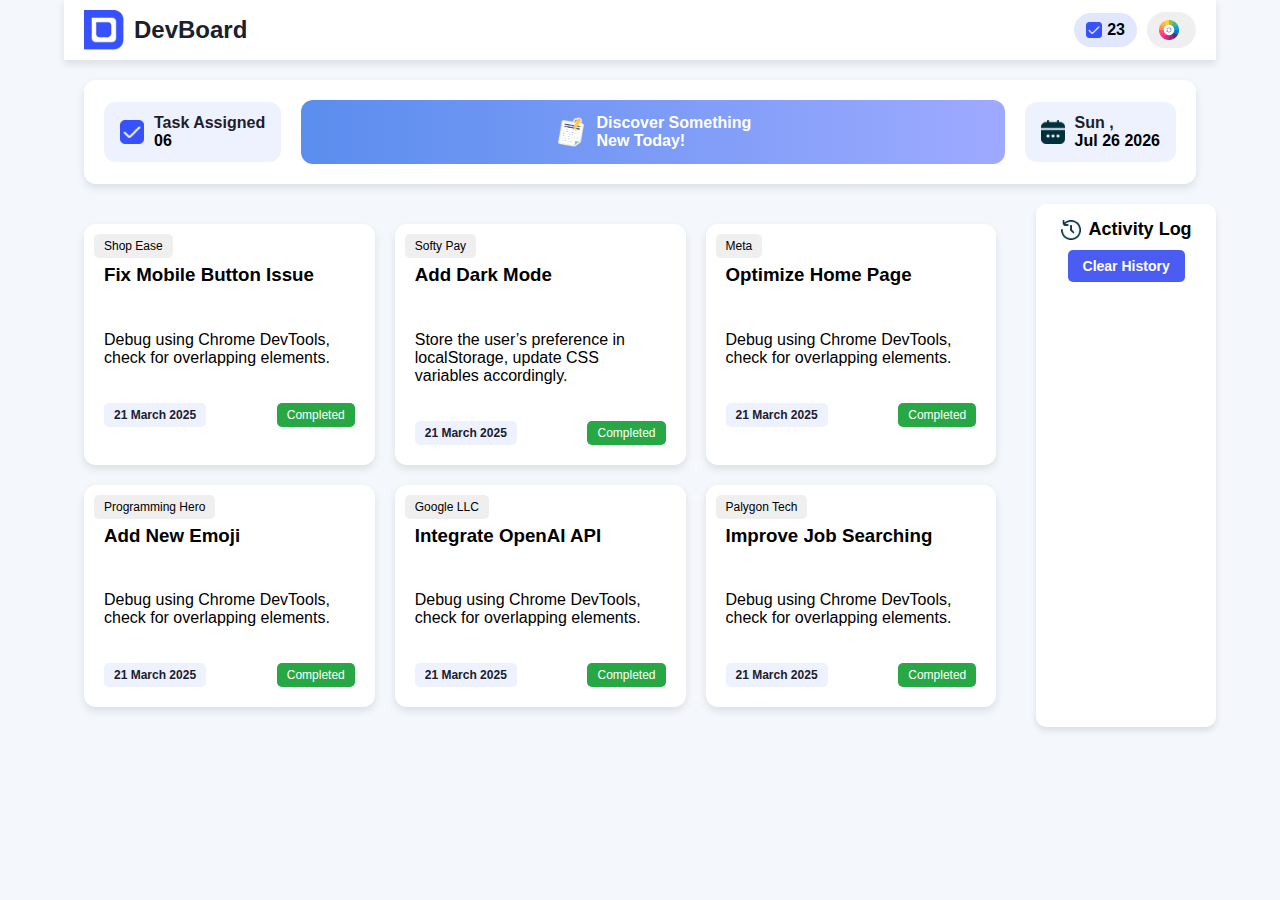
==== index.html @ 593ad5ca "code done" ====
<!DOCTYPE html>
<html lang="en">
<head>
    <meta charset="UTF-8">
    <meta name="viewport" content="width=device-width, initial-scale=1.0">
    <title>DevBoard</title>
    <style>
        body {
            margin: 0;
            padding: 0;
            font-family: Arial, sans-serif;
            background-color: #f4f7fc;
        }
        .container {
            width: 90%;
            margin: auto;
        }
        .main-content {
            display: flex;
            gap: 20px;
            margin-top: 20px;
        }
        .header {
            display: grid;
            grid-template-columns: auto 1fr auto auto;
            align-items: center;
            background: white;
            padding: 10px 20px;
            box-shadow: 0 4px 8px rgba(0, 0, 0, 0.1);
        }
        .logo {
            display: flex;
            align-items: center;
            font-size: 24px;
            font-weight: bold;
        }
        .logo img {
            width: 40px;
            margin-right: 10px;
        }
        .logo span {
            color: #1a202c;
            font-weight: bold;
        }
        .task-count {
            display: flex;
            align-items: center;
            background: #e0e7ff;
            padding: 8px 12px;
            border-radius: 20px;
            font-weight: bold;
        }
        .task-count img {
            width: 16px;
            margin-right: 5px;
        }
        .action-button {
            display: flex;
            align-items: center;
            color: white;
            padding: 8px 12px;
            border-radius: 20px;
            font-weight: bold;
            border: none;
            cursor: pointer;
            margin-left: 10px;
        }
        .action-button img {
            width: 20px;
            margin-right: 5px;
        }
        .task-section {
            display: grid;
            grid-template-columns: auto 1fr auto;
            gap: 20px;
            align-items: center;
            background: white;
            padding: 20px;
            border-radius: 12px;
            box-shadow: 0 4px 8px rgba(0, 0, 0, 0.1);
            margin: 20px;
        }
        .task-box, .date-box {
            display: flex;
            align-items: center;
            background: #eef2ff;
            padding: 12px 16px;
            border-radius: 12px;
        }
        .task-box img, .date-box img {
            width: 24px;
            margin-right: 10px;
        }
        .task-box span, .date-box span {
            font-weight: bold;
            color: #1a202c;
        }
        .highlight-box {
            display: flex;
            align-items: center;
            background: linear-gradient(90deg, #5a8dee, #9eaaff);
            color: white;
            padding: 14px 24px;
            border-radius: 12px;
            font-weight: bold;
            justify-content: center;
        }
        .highlight-box img {
            width: 32px;
            margin-right: 10px;
        }
        .cards-container {
            display: grid;
            grid-template-columns: repeat(3, 1fr);
            gap: 20px;
            padding: 20px;
        }
        .card {
            background: white;
            padding: 20px;
            border-radius: 12px;
            box-shadow: 0 4px 8px rgba(0, 0, 0, 0.1);
            position: relative;
            display: flex;
            flex-direction: column;
            gap: 10px;
        }
        .cards-container h3{
            margin-top: 20px;
        }
        .card-footer {
            display: flex;
            justify-content: space-between;
            align-items: center;
            margin-top: 10px;
        }
        .completed {
            background-color: #4CAF50;
            color: white;
            padding: 10px;
            text-align: center;
            border-radius: 8px;
            font-weight: bold;
        }
        .card-button {
            position: absolute;
            top: 10px;
            left: 10px;
            box-shadow: 10px;
            color: black;
            border: none;
            padding: 5px 10px;
            border-radius: 5px;
            cursor: pointer;
            font-size: 12px;
        }
        .date-button {
            background-color: #eef2ff;
            color: #1a202c;
            border: none;
            padding: 5px 10px;
            border-radius: 5px;
            font-size: 12px;
            font-weight: bold;
        }
        .complete-button {
            background-color: #28a745;
            color: white;
            border: none;
            padding: 5px 10px;
            border-radius: 5px;
            cursor: pointer;
            font-size: 12px;
        }


        .activity-container {
            width: 300px;
            background: white;
            border-radius: 10px;
            box-shadow: 0 4px 6px rgba(0, 0, 0, 0.1);
            padding: 15px;
            text-align: center;
        }

        .activity-header {
            display: flex;
            align-items: center;
            justify-content: center;
            gap: 8px;
            font-size: 18px;
            font-weight: bold;
            margin-bottom: 10px;
        }

        .activity-header img {
            width: 20px;
            height: 20px;
        }

        .clear-btn {
            background: #4A5CF2;
            color: white;
            border: none;
            padding: 8px 15px;
            font-size: 14px;
            font-weight: bold;
            border-radius: 5px;
            cursor: pointer;
            margin-bottom: 10px;
        }

        .clear-btn:hover {
            background: #3949AB;
        }

        .activity-log {
            display: flex;
            flex-direction: column;
            gap: 10px;
        }

        .activity-item {
            background: #F3F5FF;
            padding: 10px;
            border-radius: 5px;
            font-size: 14px;
            text-align: left;
        }
 
        .content {
        flex-grow: 1;
        margin-right: 20px;
    }

    /* Activity Log on the right */
    .activity-container {
        width: 300px;
        background: white;
        border-radius: 10px;
        box-shadow: 0 4px 6px rgba(0, 0, 0, 0.1);
        padding: 15px;
        text-align: center;
    }
/* Base styles remain unchanged, add media queries below */

/* For tablets and below */
@media (max-width: 768px) {
    .header {
        grid-template-columns: 1fr 1fr 1fr;
        padding: 10px;
    }

    .main-content {
        flex-direction: column;
        gap: 20px;
    }

    .cards-container {
        grid-template-columns: 1fr 1fr; /* 2 cards per row */
        gap: 10px;
    }

    .task-section {
        grid-template-columns: 1fr;
        gap: 10px;
    }

    .activity-container {
        width: 100%;
        margin-top: 20px;
    }
}

/* For mobile phones and below */
@media (max-width: 480px) {
    body {
        padding: 10px;
    }

    .header {
        grid-template-columns: 1fr; /* Stack all header items vertically */
        text-align: center;
        padding: 10px;
    }

    .task-count {
        margin-top: 10px;
        margin-bottom: 10px;
    }

    .main-content {
        flex-direction: column;
        gap: 15px;
    }

    .cards-container {
        grid-template-columns: 1fr; /* 1 card per row */
        gap: 10px;
    }

    .task-section {
        grid-template-columns: 1fr;
    }

    .highlight-box {
        padding: 10px;
        font-size: 14px;
    }

    .activity-container {
        width: 100%;
        margin-top: 20px;
    }

    .card-footer {
        display: block; /* Stack buttons vertically */
        gap: 10px;
        margin-top: 10px;
    }

    .task-box, .date-box {
        flex-direction: column;
        align-items: flex-start;
    }
}

    </style>
</head>
<body>
  <div class="container">
    <header class="header">
        <div class="logo">
            <img src="assets/logo.png" alt="Logo"> <!-- Replace with actual logo image -->
            <span>DevBoard</span>
        </div>
        <div></div> <!-- Empty div for spacing -->
        <div class="task-count">
            <img src="assets/checkbox.png" alt="Check"> <!-- Replace with actual check icon -->
            23
        </div>
        <button class="action-button">
            <img src="assets/theme-btn.png" alt="Button Icon"> <!-- Replace with actual button icon -->
        </button>
    </header>
    <div class="task-section">
        <div class="task-box">
            <img src="assets/checkbox.png" alt="Check"> <!-- Replace with actual check icon -->
            <div>
                <span>Task Assigned</span>
                <br>
                <strong class="task-count-number">06</strong>
            </div>
        </div>
        <div class="highlight-box">
            <img src="assets/board.png" alt="Note"> <!-- Replace with actual note icon -->
            Discover Something <br> New Today!
        </div>
        <div class="date-box">
            <img src="assets/calender.png" alt="Calendar"> <!-- Replace with actual calendar icon -->
            <div>
                <span id="date-day">Wed ,</span>
                <br>
                <strong id="date-full">Jul 28 2025</strong>
            </div>
        </div>
    </div>
   <div class="main-content">
    <div class="cards-container">
        <div class="card">
            <button class="card-button">Shop Ease</button>
            <h3>Fix Mobile Button Issue</h3>
            <p>Debug using Chrome DevTools, check for overlapping elements.</p>
            <div class="card-footer">
                <button class="date-button">21 March 2025</button>
                <button class="complete-button">Completed</button>
            </div>
        </div>
        <div class="card">
            <button class="card-button">Softy Pay</button>
            <h3>Add Dark Mode</h3>
            <p>Store the user’s preference in localStorage, update CSS variables accordingly.</p>
            <div class="card-footer">
                <button class="date-button">21 March 2025</button>
                <button class="complete-button">Completed</button>
            </div>
        </div>
        <div class="card">
            <button class="card-button">Meta</button>
            <h3>Optimize Home Page</h3>
            <p>Debug using Chrome DevTools, check for overlapping elements.</p>
            <div class="card-footer">
                <button class="date-button">21 March 2025</button>
                <button class="complete-button">Completed</button>
            </div>
        </div>
        <div class="card">
            <button class="card-button">Programming Hero</button>
            <h3>Add New Emoji</h3>
            <p>Debug using Chrome DevTools, check for overlapping elements.</p>
            <div class="card-footer">
                <button class="date-button">21 March 2025</button>
                <button class="complete-button">Completed</button>
            </div>
        </div>
        <div class="card">
            <button class="card-button">Google LLC</button>
            <h3>Integrate OpenAI API</h3>
            <p>Debug using Chrome DevTools, check for overlapping elements.</p>
            <div class="card-footer">
                <button class="date-button">21 March 2025</button>
                <button class="complete-button">Completed</button>
            </div>
        </div>
        <div class="card">
            <button class="card-button">Palygon Tech</button>
            <h3>Improve Job Searching</h3>
            <p>Debug using Chrome DevTools, check for overlapping elements.</p>
            <div class="card-footer">
                <button class="date-button">21 March 2025</button>
                <button class="complete-button">Completed</button>
            </div>
        </div>
    </div>
    <div class="activity-container">
        <div class="activity-header">
            <img src="assets/activity.png" alt="Activity Icon">
            <span>Activity Log</span>
        </div>
        <button class="clear-btn">Clear History</button>
        <div class="activity-log">
        </div>
    </div>
  </div>
   </div>

    <script>
        // Add an event listener to the action button
        const actionButton = document.querySelector('.action-button');

        actionButton.addEventListener('click', function() {
            // Generate a random color
            const randomColor = getRandomColor();
            // Change the background color of the body
            document.body.style.backgroundColor = randomColor;
        });

        // Function to generate a random color
        function getRandomColor() {
            const letters = '0123456789ABCDEF';
            let color = '#';
            for (let i = 0; i < 6; i++) {
                color += letters[Math.floor(Math.random() * 16)];
            }
            return color;
        }

        // Function to set the current date
        function setCurrentDate() {
            const dateElement = document.getElementById('date-full');
            const dayElement = document.getElementById('date-day');
            
            const today = new Date();
            const dayOfWeek = today.toLocaleString('en-us', { weekday: 'short' });
            const day = today.getDate();
            const month = today.toLocaleString('en-us', { month: 'short' });
            const year = today.getFullYear();
            
            // Set the date in the format "Wed , Jul 28 2025"
            dayElement.textContent = `${dayOfWeek} ,`;
            dateElement.textContent = `${month} ${day} ${year}`;
        }

        // Call the function to set the date when the page loads
        setCurrentDate();



        document.addEventListener("DOMContentLoaded", function () {
    const completeButtons = document.querySelectorAll(".complete-button");
    const taskCountElement = document.querySelector(".task-count");
    const activityLog = document.querySelector(".activity-log");
    const taskCountNumber = document.querySelector(".task-count-number"); // Select the strong element

    let totalTasks = completeButtons.length; // Total number of tasks
    let completedTasks = 23; // Track completed tasks
    let assignedTasks = parseInt(taskCountNumber.textContent); // Get the initial number of assigned tasks

    completeButtons.forEach((button) => {
        button.addEventListener("click", function () {
            // Get the task title (h3 text only)
            const taskTitle = this.closest(".card").querySelector("h3").textContent;

            // Get the current date and time
            const currentDate = new Date();
            const dateOptions = {
                weekday: 'short', year: 'numeric', month: 'short', day: 'numeric',
                hour: '2-digit', minute: '2-digit', second: '2-digit'
            };
            const formattedDate = currentDate.toLocaleString('en-US', dateOptions);

            // Show pop-up for task completion
            alert(`Board update successfully`);

            // Add task title and date to Activity Log in real-time
            addToActivityLog(`you have complete the task ${taskTitle} - Completed on ${formattedDate}`);

            // Increase Task Count
            completedTasks++;
            taskCountElement.textContent = completedTasks;

            // Decrease the assigned task count when a task is completed
            if (assignedTasks > 0) {
                assignedTasks--;
                taskCountNumber.textContent = assignedTasks; // Update the number in the task assigned section
            }

            // Disable the button after clicking
            this.disabled = true;
            this.style.backgroundColor = "#ccc"; // Indicate it's disabled
            this.textContent = "Done";

            // Check if all tasks are completed
            if (completedTasks === totalTasks) {
                setTimeout(() => {
                    alert("🎉 Congratulations! You have completed all the tasks!");
                    addToActivityLog("🎉 Congratulations! You completed all the tasks!", true);
                }, 500);
            }
        });
    });

    // Function to add messages to Activity Log in real-time
    function addToActivityLog(message, isCongrats = false) {
        const activityItem = document.createElement("h3"); // Use h3 tag
        activityItem.classList.add("activity-item");
        activityItem.textContent = message;

        // Style the congratulatory message differently
        if (isCongrats) {
            activityItem.style.backgroundColor = "#4CAF50";
            activityItem.style.color = "white";
            activityItem.style.fontWeight = "bold";
            activityItem.style.padding = "10px";
            activityItem.style.borderRadius = "5px";
            activityItem.style.textAlign = "center";
        }

        activityLog.appendChild(activityItem);
    }

    // Add event listener for the "Clear History" button
    const clearHistoryButton = document.querySelector(".clear-btn");

    clearHistoryButton.addEventListener("click", function () {
        // Clear all activity log items
        activityLog.innerHTML = '';
    });
});

// Add event listener to the "Discover Something New Today!" section
document.querySelector(".highlight-box").addEventListener("click", function () {
    window.location.href = "inside.html"; // Replace with your actual HTML file
});


  

    </script>
</body>
</html>
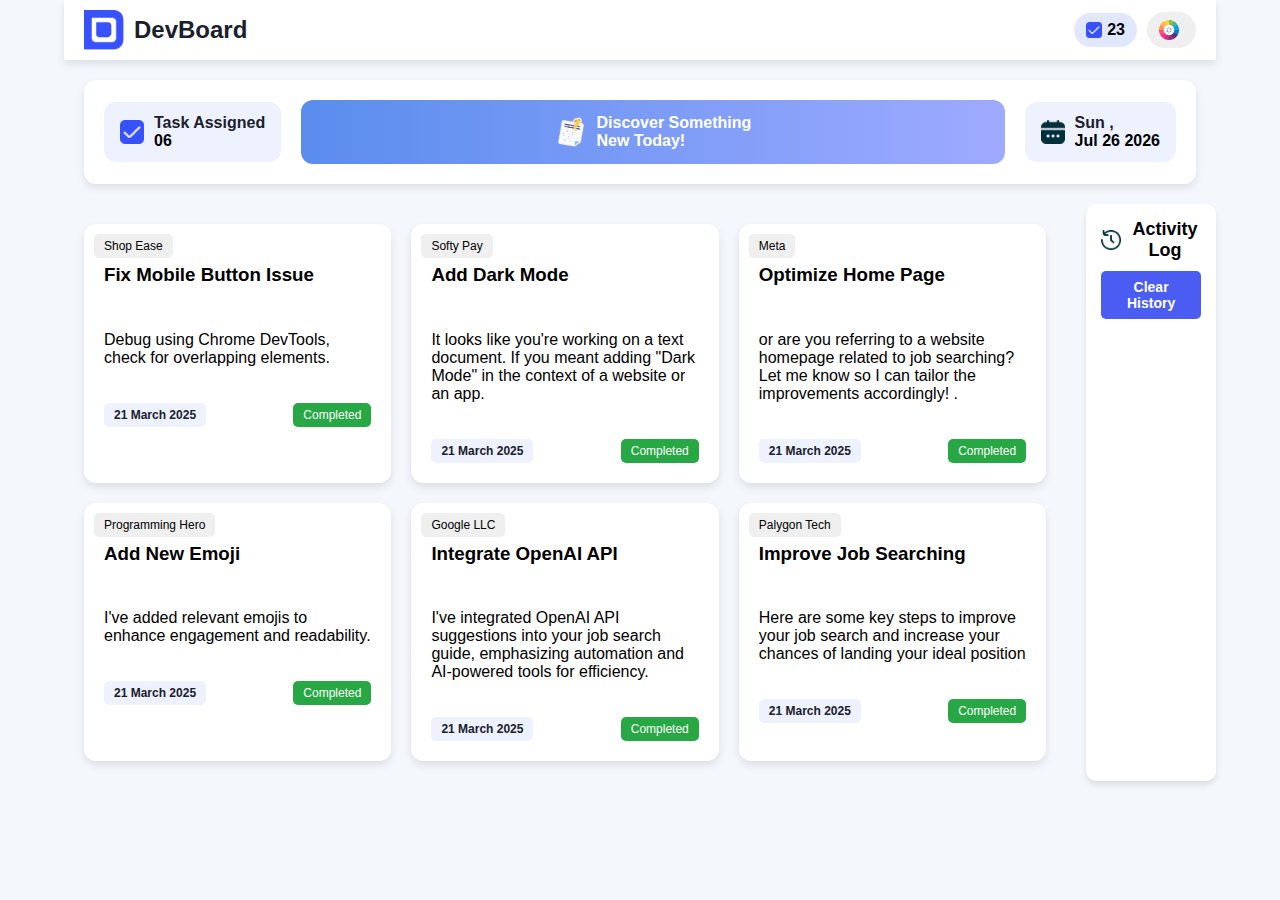
==== commit 7eed7042: "add new code" ====
--- a/index.html
+++ b/index.html
@@ -4,348 +4,26 @@
     <meta charset="UTF-8">
     <meta name="viewport" content="width=device-width, initial-scale=1.0">
     <title>DevBoard</title>
-    <style>
-        body {
-            margin: 0;
-            padding: 0;
-            font-family: Arial, sans-serif;
-            background-color: #f4f7fc;
-        }
-        .container {
-            width: 90%;
-            margin: auto;
-        }
-        .main-content {
-            display: flex;
-            gap: 20px;
-            margin-top: 20px;
-        }
-        .header {
-            display: grid;
-            grid-template-columns: auto 1fr auto auto;
-            align-items: center;
-            background: white;
-            padding: 10px 20px;
-            box-shadow: 0 4px 8px rgba(0, 0, 0, 0.1);
-        }
-        .logo {
-            display: flex;
-            align-items: center;
-            font-size: 24px;
-            font-weight: bold;
-        }
-        .logo img {
-            width: 40px;
-            margin-right: 10px;
-        }
-        .logo span {
-            color: #1a202c;
-            font-weight: bold;
-        }
-        .task-count {
-            display: flex;
-            align-items: center;
-            background: #e0e7ff;
-            padding: 8px 12px;
-            border-radius: 20px;
-            font-weight: bold;
-        }
-        .task-count img {
-            width: 16px;
-            margin-right: 5px;
-        }
-        .action-button {
-            display: flex;
-            align-items: center;
-            color: white;
-            padding: 8px 12px;
-            border-radius: 20px;
-            font-weight: bold;
-            border: none;
-            cursor: pointer;
-            margin-left: 10px;
-        }
-        .action-button img {
-            width: 20px;
-            margin-right: 5px;
-        }
-        .task-section {
-            display: grid;
-            grid-template-columns: auto 1fr auto;
-            gap: 20px;
-            align-items: center;
-            background: white;
-            padding: 20px;
-            border-radius: 12px;
-            box-shadow: 0 4px 8px rgba(0, 0, 0, 0.1);
-            margin: 20px;
-        }
-        .task-box, .date-box {
-            display: flex;
-            align-items: center;
-            background: #eef2ff;
-            padding: 12px 16px;
-            border-radius: 12px;
-        }
-        .task-box img, .date-box img {
-            width: 24px;
-            margin-right: 10px;
-        }
-        .task-box span, .date-box span {
-            font-weight: bold;
-            color: #1a202c;
-        }
-        .highlight-box {
-            display: flex;
-            align-items: center;
-            background: linear-gradient(90deg, #5a8dee, #9eaaff);
-            color: white;
-            padding: 14px 24px;
-            border-radius: 12px;
-            font-weight: bold;
-            justify-content: center;
-        }
-        .highlight-box img {
-            width: 32px;
-            margin-right: 10px;
-        }
-        .cards-container {
-            display: grid;
-            grid-template-columns: repeat(3, 1fr);
-            gap: 20px;
-            padding: 20px;
-        }
-        .card {
-            background: white;
-            padding: 20px;
-            border-radius: 12px;
-            box-shadow: 0 4px 8px rgba(0, 0, 0, 0.1);
-            position: relative;
-            display: flex;
-            flex-direction: column;
-            gap: 10px;
-        }
-        .cards-container h3{
-            margin-top: 20px;
-        }
-        .card-footer {
-            display: flex;
-            justify-content: space-between;
-            align-items: center;
-            margin-top: 10px;
-        }
-        .completed {
-            background-color: #4CAF50;
-            color: white;
-            padding: 10px;
-            text-align: center;
-            border-radius: 8px;
-            font-weight: bold;
-        }
-        .card-button {
-            position: absolute;
-            top: 10px;
-            left: 10px;
-            box-shadow: 10px;
-            color: black;
-            border: none;
-            padding: 5px 10px;
-            border-radius: 5px;
-            cursor: pointer;
-            font-size: 12px;
-        }
-        .date-button {
-            background-color: #eef2ff;
-            color: #1a202c;
-            border: none;
-            padding: 5px 10px;
-            border-radius: 5px;
-            font-size: 12px;
-            font-weight: bold;
-        }
-        .complete-button {
-            background-color: #28a745;
-            color: white;
-            border: none;
-            padding: 5px 10px;
-            border-radius: 5px;
-            cursor: pointer;
-            font-size: 12px;
-        }
-
-
-        .activity-container {
-            width: 300px;
-            background: white;
-            border-radius: 10px;
-            box-shadow: 0 4px 6px rgba(0, 0, 0, 0.1);
-            padding: 15px;
-            text-align: center;
-        }
-
-        .activity-header {
-            display: flex;
-            align-items: center;
-            justify-content: center;
-            gap: 8px;
-            font-size: 18px;
-            font-weight: bold;
-            margin-bottom: 10px;
-        }
-
-        .activity-header img {
-            width: 20px;
-            height: 20px;
-        }
-
-        .clear-btn {
-            background: #4A5CF2;
-            color: white;
-            border: none;
-            padding: 8px 15px;
-            font-size: 14px;
-            font-weight: bold;
-            border-radius: 5px;
-            cursor: pointer;
-            margin-bottom: 10px;
-        }
-
-        .clear-btn:hover {
-            background: #3949AB;
-        }
-
-        .activity-log {
-            display: flex;
-            flex-direction: column;
-            gap: 10px;
-        }
-
-        .activity-item {
-            background: #F3F5FF;
-            padding: 10px;
-            border-radius: 5px;
-            font-size: 14px;
-            text-align: left;
-        }
- 
-        .content {
-        flex-grow: 1;
-        margin-right: 20px;
-    }
-
-    /* Activity Log on the right */
-    .activity-container {
-        width: 300px;
-        background: white;
-        border-radius: 10px;
-        box-shadow: 0 4px 6px rgba(0, 0, 0, 0.1);
-        padding: 15px;
-        text-align: center;
-    }
-/* Base styles remain unchanged, add media queries below */
-
-/* For tablets and below */
-@media (max-width: 768px) {
-    .header {
-        grid-template-columns: 1fr 1fr 1fr;
-        padding: 10px;
-    }
-
-    .main-content {
-        flex-direction: column;
-        gap: 20px;
-    }
-
-    .cards-container {
-        grid-template-columns: 1fr 1fr; /* 2 cards per row */
-        gap: 10px;
-    }
-
-    .task-section {
-        grid-template-columns: 1fr;
-        gap: 10px;
-    }
-
-    .activity-container {
-        width: 100%;
-        margin-top: 20px;
-    }
-}
-
-/* For mobile phones and below */
-@media (max-width: 480px) {
-    body {
-        padding: 10px;
-    }
-
-    .header {
-        grid-template-columns: 1fr; /* Stack all header items vertically */
-        text-align: center;
-        padding: 10px;
-    }
-
-    .task-count {
-        margin-top: 10px;
-        margin-bottom: 10px;
-    }
-
-    .main-content {
-        flex-direction: column;
-        gap: 15px;
-    }
-
-    .cards-container {
-        grid-template-columns: 1fr; /* 1 card per row */
-        gap: 10px;
-    }
-
-    .task-section {
-        grid-template-columns: 1fr;
-    }
-
-    .highlight-box {
-        padding: 10px;
-        font-size: 14px;
-    }
-
-    .activity-container {
-        width: 100%;
-        margin-top: 20px;
-    }
-
-    .card-footer {
-        display: block; /* Stack buttons vertically */
-        gap: 10px;
-        margin-top: 10px;
-    }
-
-    .task-box, .date-box {
-        flex-direction: column;
-        align-items: flex-start;
-    }
-}
-
-    </style>
+    <link rel="stylesheet" href="styles/styles.css">
 </head>
 <body>
   <div class="container">
     <header class="header">
         <div class="logo">
-            <img src="assets/logo.png" alt="Logo"> <!-- Replace with actual logo image -->
+            <img src="assets/logo.png" alt="Logo">
             <span>DevBoard</span>
         </div>
-        <div></div> <!-- Empty div for spacing -->
+        <div></div> 
         <div class="task-count">
-            <img src="assets/checkbox.png" alt="Check"> <!-- Replace with actual check icon -->
+            <img src="assets/checkbox.png" alt="Check"> 
             23
         </div>
         <button class="action-button">
-            <img src="assets/theme-btn.png" alt="Button Icon"> <!-- Replace with actual button icon -->
-        </button>
+            <img src="assets/theme-btn.png" alt="Button Icon"> 
     </header>
     <div class="task-section">
         <div class="task-box">
-            <img src="assets/checkbox.png" alt="Check"> <!-- Replace with actual check icon -->
+            <img src="assets/checkbox.png" alt="Check"> 
             <div>
                 <span>Task Assigned</span>
                 <br>
@@ -353,11 +31,11 @@
             </div>
         </div>
         <div class="highlight-box">
-            <img src="assets/board.png" alt="Note"> <!-- Replace with actual note icon -->
+            <img src="assets/board.png" alt="Note"> 
             Discover Something <br> New Today!
         </div>
         <div class="date-box">
-            <img src="assets/calender.png" alt="Calendar"> <!-- Replace with actual calendar icon -->
+            <img src="assets/calender.png" alt="Calendar"> 
             <div>
                 <span id="date-day">Wed ,</span>
                 <br>
@@ -379,7 +57,7 @@
         <div class="card">
             <button class="card-button">Softy Pay</button>
             <h3>Add Dark Mode</h3>
-            <p>Store the user’s preference in localStorage, update CSS variables accordingly.</p>
+            <p>It looks like you're working on a text document. If you meant adding "Dark Mode" in the context of a website or an app.</p>
             <div class="card-footer">
                 <button class="date-button">21 March 2025</button>
                 <button class="complete-button">Completed</button>
@@ -388,7 +66,7 @@
         <div class="card">
             <button class="card-button">Meta</button>
             <h3>Optimize Home Page</h3>
-            <p>Debug using Chrome DevTools, check for overlapping elements.</p>
+            <p>or are you referring to a website homepage related to job searching? Let me know so I can tailor the improvements accordingly! .</p>
             <div class="card-footer">
                 <button class="date-button">21 March 2025</button>
                 <button class="complete-button">Completed</button>
@@ -397,7 +75,7 @@
         <div class="card">
             <button class="card-button">Programming Hero</button>
             <h3>Add New Emoji</h3>
-            <p>Debug using Chrome DevTools, check for overlapping elements.</p>
+            <p>I've added relevant emojis to enhance engagement and readability.</p>
             <div class="card-footer">
                 <button class="date-button">21 March 2025</button>
                 <button class="complete-button">Completed</button>
@@ -406,7 +84,7 @@
         <div class="card">
             <button class="card-button">Google LLC</button>
             <h3>Integrate OpenAI API</h3>
-            <p>Debug using Chrome DevTools, check for overlapping elements.</p>
+            <p>I've integrated OpenAI API suggestions into your job search guide, emphasizing automation and AI-powered tools for efficiency.</p>
             <div class="card-footer">
                 <button class="date-button">21 March 2025</button>
                 <button class="complete-button">Completed</button>
@@ -415,7 +93,7 @@
         <div class="card">
             <button class="card-button">Palygon Tech</button>
             <h3>Improve Job Searching</h3>
-            <p>Debug using Chrome DevTools, check for overlapping elements.</p>
+            <p>Here are some key steps to improve your job search and increase your chances of landing your ideal position</p>
             <div class="card-footer">
                 <button class="date-button">21 March 2025</button>
                 <button class="complete-button">Completed</button>
@@ -434,138 +112,6 @@
   </div>
    </div>
 
-    <script>
-        // Add an event listener to the action button
-        const actionButton = document.querySelector('.action-button');
-
-        actionButton.addEventListener('click', function() {
-            // Generate a random color
-            const randomColor = getRandomColor();
-            // Change the background color of the body
-            document.body.style.backgroundColor = randomColor;
-        });
-
-        // Function to generate a random color
-        function getRandomColor() {
-            const letters = '0123456789ABCDEF';
-            let color = '#';
-            for (let i = 0; i < 6; i++) {
-                color += letters[Math.floor(Math.random() * 16)];
-            }
-            return color;
-        }
-
-        // Function to set the current date
-        function setCurrentDate() {
-            const dateElement = document.getElementById('date-full');
-            const dayElement = document.getElementById('date-day');
-            
-            const today = new Date();
-            const dayOfWeek = today.toLocaleString('en-us', { weekday: 'short' });
-            const day = today.getDate();
-            const month = today.toLocaleString('en-us', { month: 'short' });
-            const year = today.getFullYear();
-            
-            // Set the date in the format "Wed , Jul 28 2025"
-            dayElement.textContent = `${dayOfWeek} ,`;
-            dateElement.textContent = `${month} ${day} ${year}`;
-        }
-
-        // Call the function to set the date when the page loads
-        setCurrentDate();
-
-
-
-        document.addEventListener("DOMContentLoaded", function () {
-    const completeButtons = document.querySelectorAll(".complete-button");
-    const taskCountElement = document.querySelector(".task-count");
-    const activityLog = document.querySelector(".activity-log");
-    const taskCountNumber = document.querySelector(".task-count-number"); // Select the strong element
-
-    let totalTasks = completeButtons.length; // Total number of tasks
-    let completedTasks = 23; // Track completed tasks
-    let assignedTasks = parseInt(taskCountNumber.textContent); // Get the initial number of assigned tasks
-
-    completeButtons.forEach((button) => {
-        button.addEventListener("click", function () {
-            // Get the task title (h3 text only)
-            const taskTitle = this.closest(".card").querySelector("h3").textContent;
-
-            // Get the current date and time
-            const currentDate = new Date();
-            const dateOptions = {
-                weekday: 'short', year: 'numeric', month: 'short', day: 'numeric',
-                hour: '2-digit', minute: '2-digit', second: '2-digit'
-            };
-            const formattedDate = currentDate.toLocaleString('en-US', dateOptions);
-
-            // Show pop-up for task completion
-            alert(`Board update successfully`);
-
-            // Add task title and date to Activity Log in real-time
-            addToActivityLog(`you have complete the task ${taskTitle} - Completed on ${formattedDate}`);
-
-            // Increase Task Count
-            completedTasks++;
-            taskCountElement.textContent = completedTasks;
-
-            // Decrease the assigned task count when a task is completed
-            if (assignedTasks > 0) {
-                assignedTasks--;
-                taskCountNumber.textContent = assignedTasks; // Update the number in the task assigned section
-            }
-
-            // Disable the button after clicking
-            this.disabled = true;
-            this.style.backgroundColor = "#ccc"; // Indicate it's disabled
-            this.textContent = "Done";
-
-            // Check if all tasks are completed
-            if (completedTasks === totalTasks) {
-                setTimeout(() => {
-                    alert("🎉 Congratulations! You have completed all the tasks!");
-                    addToActivityLog("🎉 Congratulations! You completed all the tasks!", true);
-                }, 500);
-            }
-        });
-    });
-
-    // Function to add messages to Activity Log in real-time
-    function addToActivityLog(message, isCongrats = false) {
-        const activityItem = document.createElement("h3"); // Use h3 tag
-        activityItem.classList.add("activity-item");
-        activityItem.textContent = message;
-
-        // Style the congratulatory message differently
-        if (isCongrats) {
-            activityItem.style.backgroundColor = "#4CAF50";
-            activityItem.style.color = "white";
-            activityItem.style.fontWeight = "bold";
-            activityItem.style.padding = "10px";
-            activityItem.style.borderRadius = "5px";
-            activityItem.style.textAlign = "center";
-        }
-
-        activityLog.appendChild(activityItem);
-    }
-
-    // Add event listener for the "Clear History" button
-    const clearHistoryButton = document.querySelector(".clear-btn");
-
-    clearHistoryButton.addEventListener("click", function () {
-        // Clear all activity log items
-        activityLog.innerHTML = '';
-    });
-});
-
-// Add event listener to the "Discover Something New Today!" section
-document.querySelector(".highlight-box").addEventListener("click", function () {
-    window.location.href = "inside.html"; // Replace with your actual HTML file
-});
-
-
-  
-
-    </script>
+    <script src="script/script.js"></script>
 </body>
 </html>--- a/styles/styles.css
+++ b/styles/styles.css
@@ -0,0 +1,318 @@
+
+        body {
+            margin: 0;
+            padding: 0;
+            font-family: Arial, sans-serif;
+            background-color: #f4f7fc;
+        }
+        .container {
+            width: 90%;
+            margin: auto;
+        }
+        .main-content {
+            display: flex;
+            gap: 20px;
+            margin-top: 20px;
+        }
+        .header {
+            display: grid;
+            grid-template-columns: auto 1fr auto auto;
+            align-items: center;
+            background: white;
+            padding: 10px 20px;
+            box-shadow: 0 4px 8px rgba(0, 0, 0, 0.1);
+        }
+        .logo {
+            display: flex;
+            align-items: center;
+            font-size: 24px;
+            font-weight: bold;
+        }
+        .logo img {
+            width: 40px;
+            margin-right: 10px;
+        }
+        .logo span {
+            color: #1a202c;
+            font-weight: bold;
+        }
+        .task-count {
+            display: flex;
+            align-items: center;
+            background: #e0e7ff;
+            padding: 8px 12px;
+            border-radius: 20px;
+            font-weight: bold;
+        }
+        .task-count img {
+            width: 16px;
+            margin-right: 5px;
+        }
+        .action-button {
+            display: flex;
+            align-items: center;
+            color: white;
+            padding: 8px 12px;
+            border-radius: 20px;
+            font-weight: bold;
+            border: none;
+            cursor: pointer;
+            margin-left: 10px;
+        }
+        .action-button img {
+            width: 20px;
+            margin-right: 5px;
+        }
+        .task-section {
+            display: grid;
+            grid-template-columns: auto 1fr auto;
+            gap: 20px;
+            align-items: center;
+            background: white;
+            padding: 20px;
+            border-radius: 12px;
+            box-shadow: 0 4px 8px rgba(0, 0, 0, 0.1);
+            margin: 20px;
+        }
+        .task-box, .date-box {
+            display: flex;
+            align-items: center;
+            background: #eef2ff;
+            padding: 12px 16px;
+            border-radius: 12px;
+        }
+        .task-box img, .date-box img {
+            width: 24px;
+            margin-right: 10px;
+        }
+        .task-box span, .date-box span {
+            font-weight: bold;
+            color: #1a202c;
+        }
+        .highlight-box {
+            display: flex;
+            align-items: center;
+            background: linear-gradient(90deg, #5a8dee, #9eaaff);
+            color: white;
+            padding: 14px 24px;
+            border-radius: 12px;
+            font-weight: bold;
+            justify-content: center;
+        }
+        .highlight-box img {
+            width: 32px;
+            margin-right: 10px;
+        }
+        .cards-container {
+            display: grid;
+            grid-template-columns: repeat(3, 1fr);
+            gap: 20px;
+            padding: 20px;
+        }
+        .card {
+            background: white;
+            padding: 20px;
+            border-radius: 12px;
+            box-shadow: 0 4px 8px rgba(0, 0, 0, 0.1);
+            position: relative;
+            display: flex;
+            flex-direction: column;
+            gap: 10px;
+        }
+        .cards-container h3{
+            margin-top: 20px;
+        }
+        .card-footer {
+            display: flex;
+            justify-content: space-between;
+            align-items: center;
+            margin-top: 10px;
+        }
+        .completed {
+            background-color: #4CAF50;
+            color: white;
+            padding: 10px;
+            text-align: center;
+            border-radius: 8px;
+            font-weight: bold;
+        }
+        .card-button {
+            position: absolute;
+            top: 10px;
+            left: 10px;
+            box-shadow: 10px;
+            color: black;
+            border: none;
+            padding: 5px 10px;
+            border-radius: 5px;
+            cursor: pointer;
+            font-size: 12px;
+        }
+        .date-button {
+            background-color: #eef2ff;
+            color: #1a202c;
+            border: none;
+            padding: 5px 10px;
+            border-radius: 5px;
+            font-size: 12px;
+            font-weight: bold;
+        }
+        .complete-button {
+            background-color: #28a745;
+            color: white;
+            border: none;
+            padding: 5px 10px;
+            border-radius: 5px;
+            cursor: pointer;
+            font-size: 12px;
+        }
+
+
+        .activity-container {
+            width: 300px;
+            background: white;
+            border-radius: 10px;
+            box-shadow: 0 4px 6px rgba(0, 0, 0, 0.1);
+            padding: 15px;
+            text-align: center;
+        }
+
+        .activity-header {
+            display: flex;
+            align-items: center;
+            justify-content: center;
+            gap: 8px;
+            font-size: 18px;
+            font-weight: bold;
+            margin-bottom: 10px;
+        }
+
+        .activity-header img {
+            width: 20px;
+            height: 20px;
+        }
+
+        .clear-btn {
+            background: #4A5CF2;
+            color: white;
+            border: none;
+            padding: 8px 15px;
+            font-size: 14px;
+            font-weight: bold;
+            border-radius: 5px;
+            cursor: pointer;
+            margin-bottom: 10px;
+        }
+
+        .clear-btn:hover {
+            background: #3949AB;
+        }
+
+        .activity-log {
+            display: flex;
+            flex-direction: column;
+            gap: 10px;
+        }
+
+        .activity-item {
+            background: #F3F5FF;
+            padding: 10px;
+            border-radius: 5px;
+            font-size: 14px;
+            text-align: left;
+        }
+ 
+        .content {
+        flex-grow: 1;
+        margin-right: 20px;
+    }
+
+    
+    .activity-container {
+        width: 300px;
+        background: white;
+        border-radius: 10px;
+        box-shadow: 0 4px 6px rgba(0, 0, 0, 0.1);
+        padding: 15px;
+        text-align: center;
+    }
+
+
+
+@media (max-width: 768px) {
+    .header {
+        grid-template-columns: 1fr 1fr 1fr;
+        padding: 10px;
+    }
+
+    .main-content {
+        flex-direction: column;
+        gap: 20px;
+    }
+
+    .cards-container {
+        grid-template-columns: 1fr 1fr; 
+        gap: 10px;
+    }
+
+    .task-section {
+        grid-template-columns: 1fr;
+        gap: 10px;
+    }
+
+    .activity-container {
+        width: 100%;
+        margin-top: 20px;
+    }
+}
+
+
+@media (max-width: 480px) {
+    body {
+        padding: 10px;
+    }
+
+    .header {
+        grid-template-columns: 1fr; 
+        padding: 10px;
+    }
+
+    .task-count {
+        margin-top: 10px;
+        margin-bottom: 10px;
+    }
+
+    .main-content {
+        flex-direction: column;
+        gap: 15px;
+    }
+
+    .cards-container {
+        grid-template-columns: 1fr; 
+    }
+
+    .task-section {
+        grid-template-columns: 1fr;
+    }
+
+    .highlight-box {
+        padding: 10px;
+        font-size: 14px;
+    }
+
+    .activity-container {
+        width: 100%;
+        margin-top: 20px;
+    }
+
+    .card-footer {
+        display: block; 
+        gap: 10px;
+        margin-top: 10px;
+    }
+
+    .task-box, .date-box {
+        flex-direction: column;
+        align-items: flex-start;
+    }
+}
